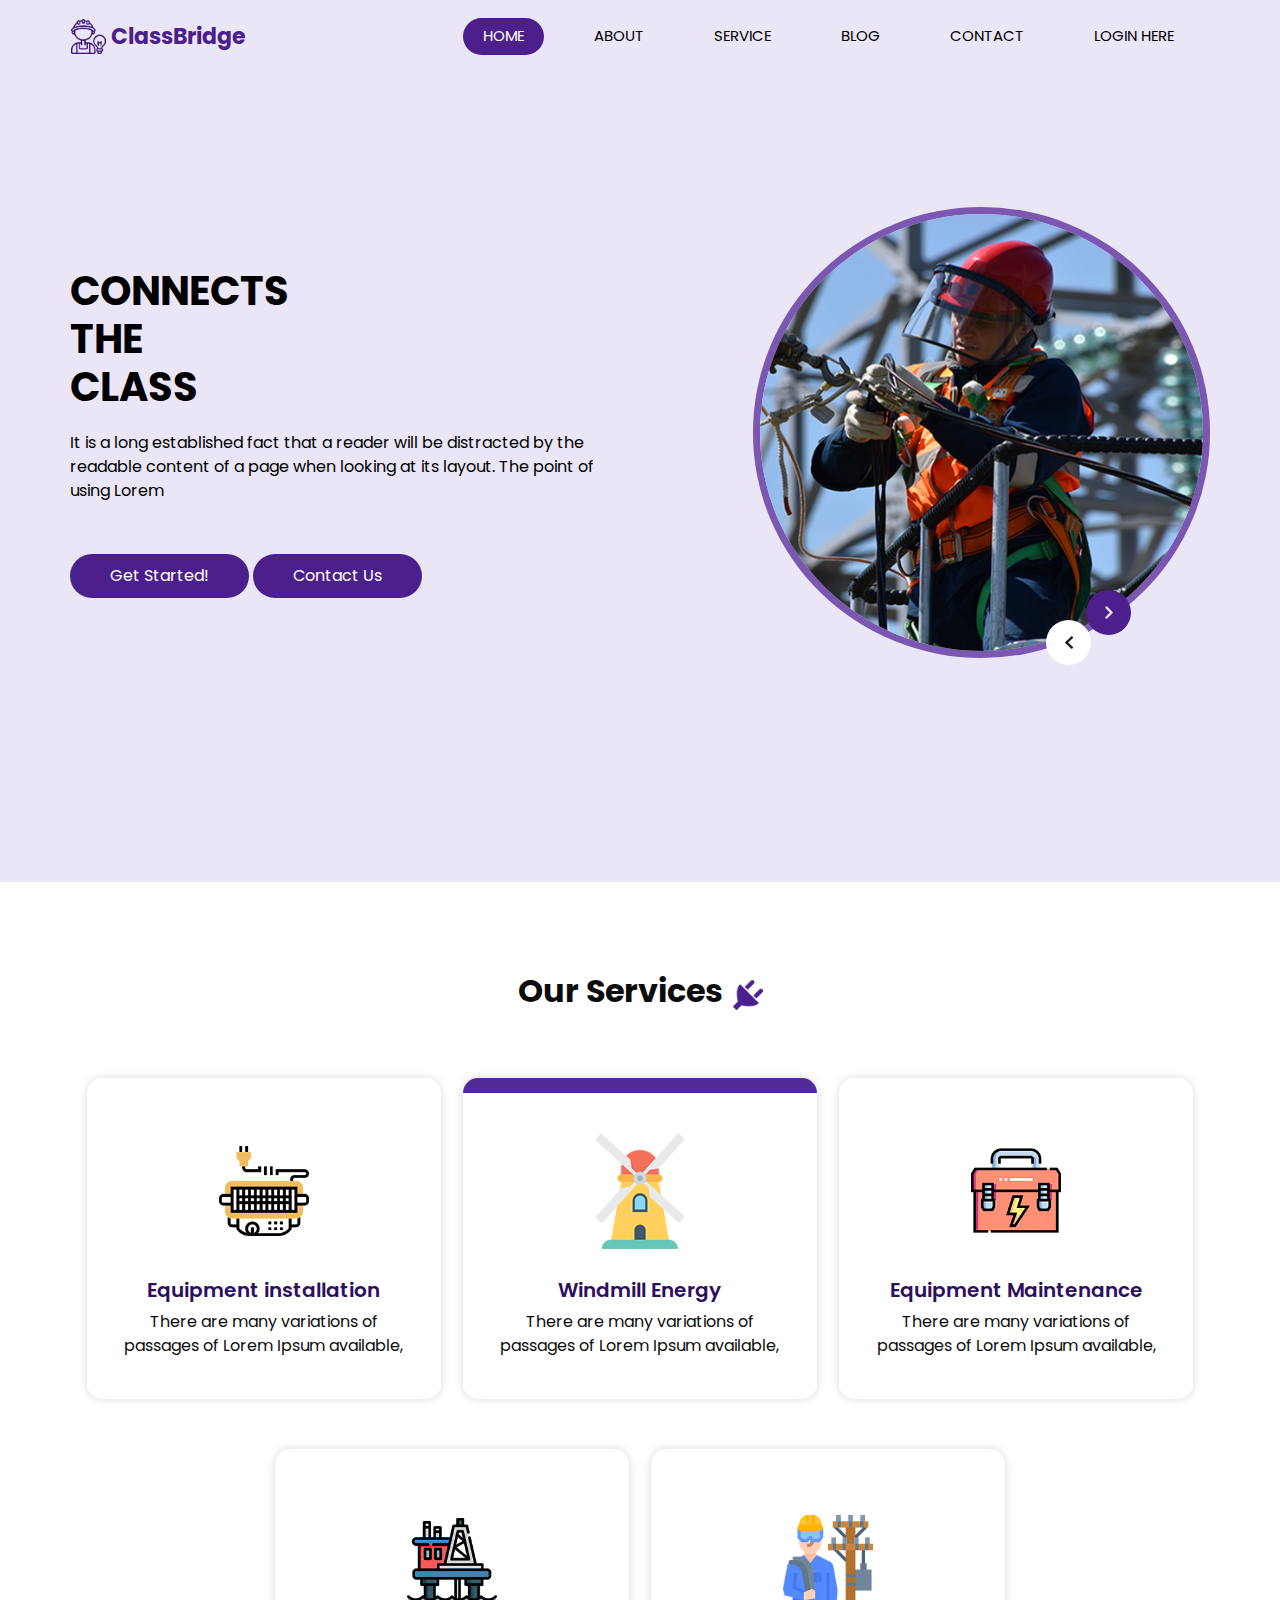
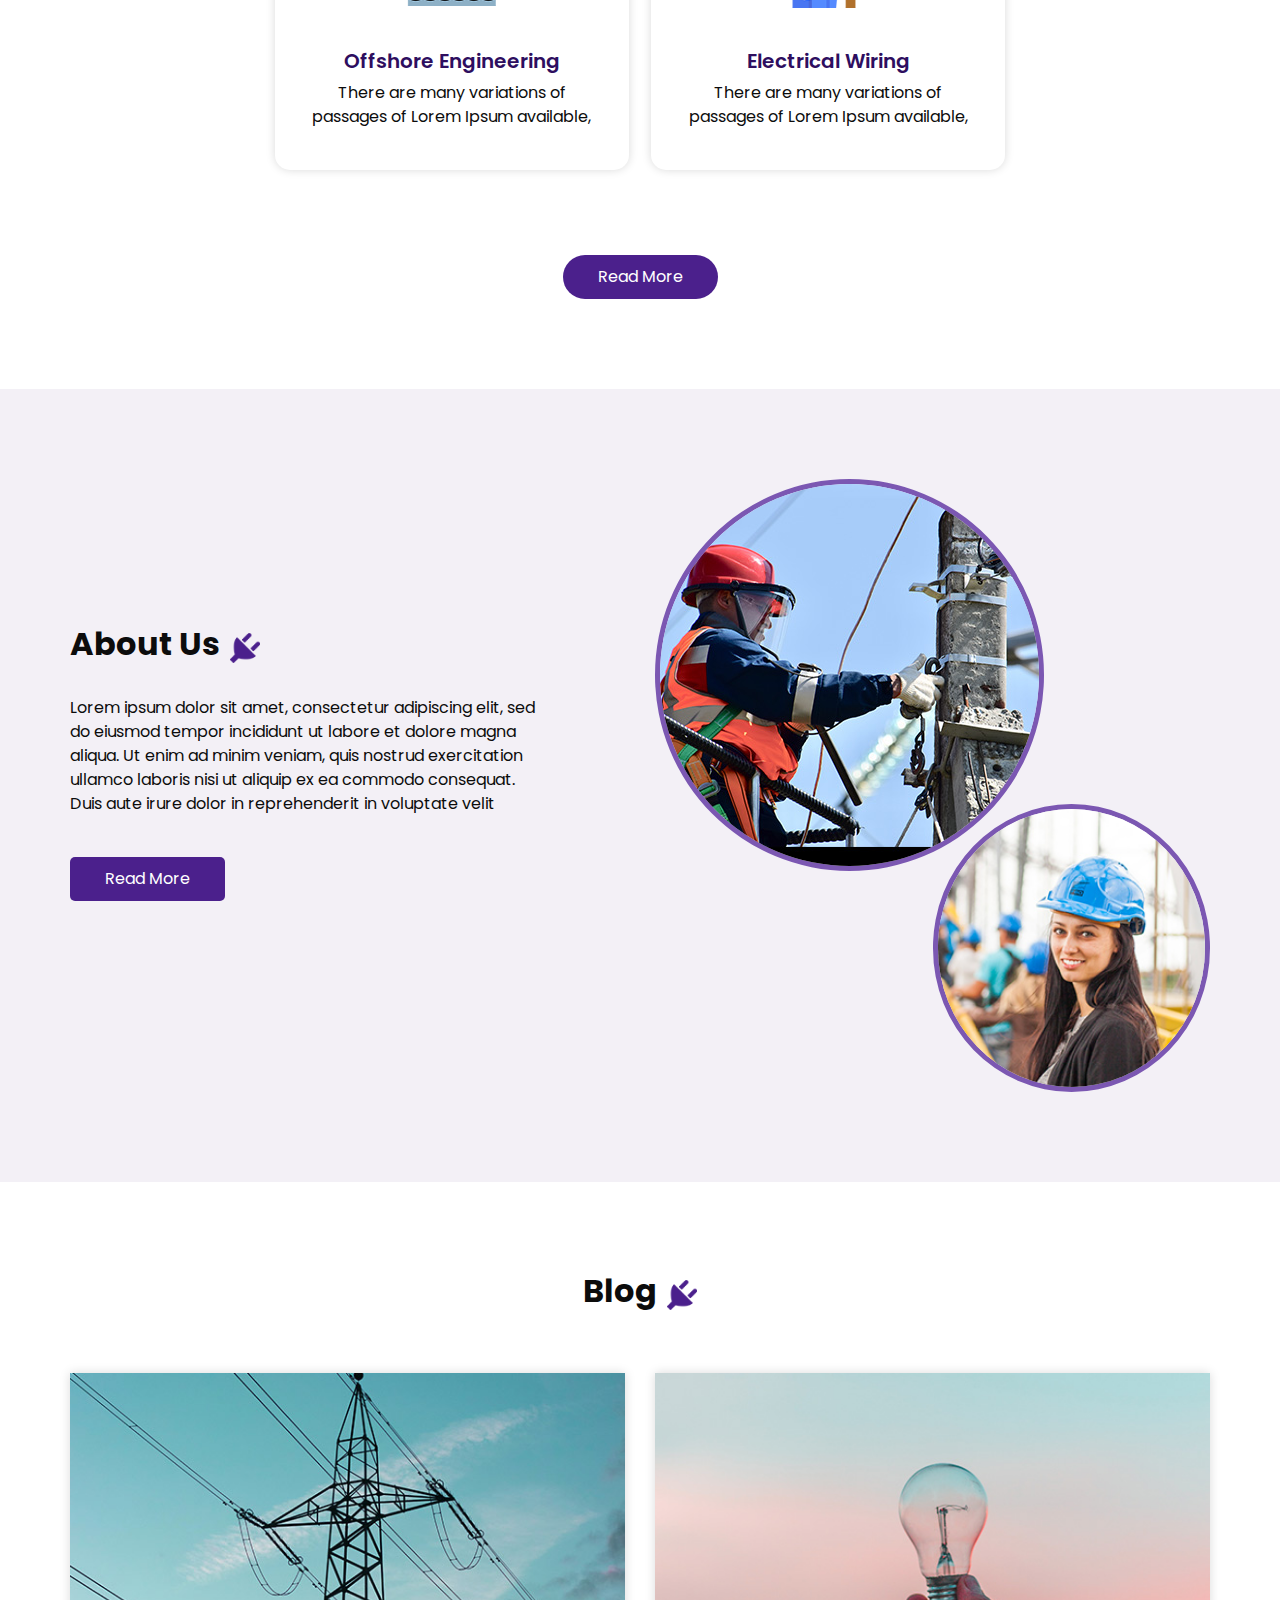
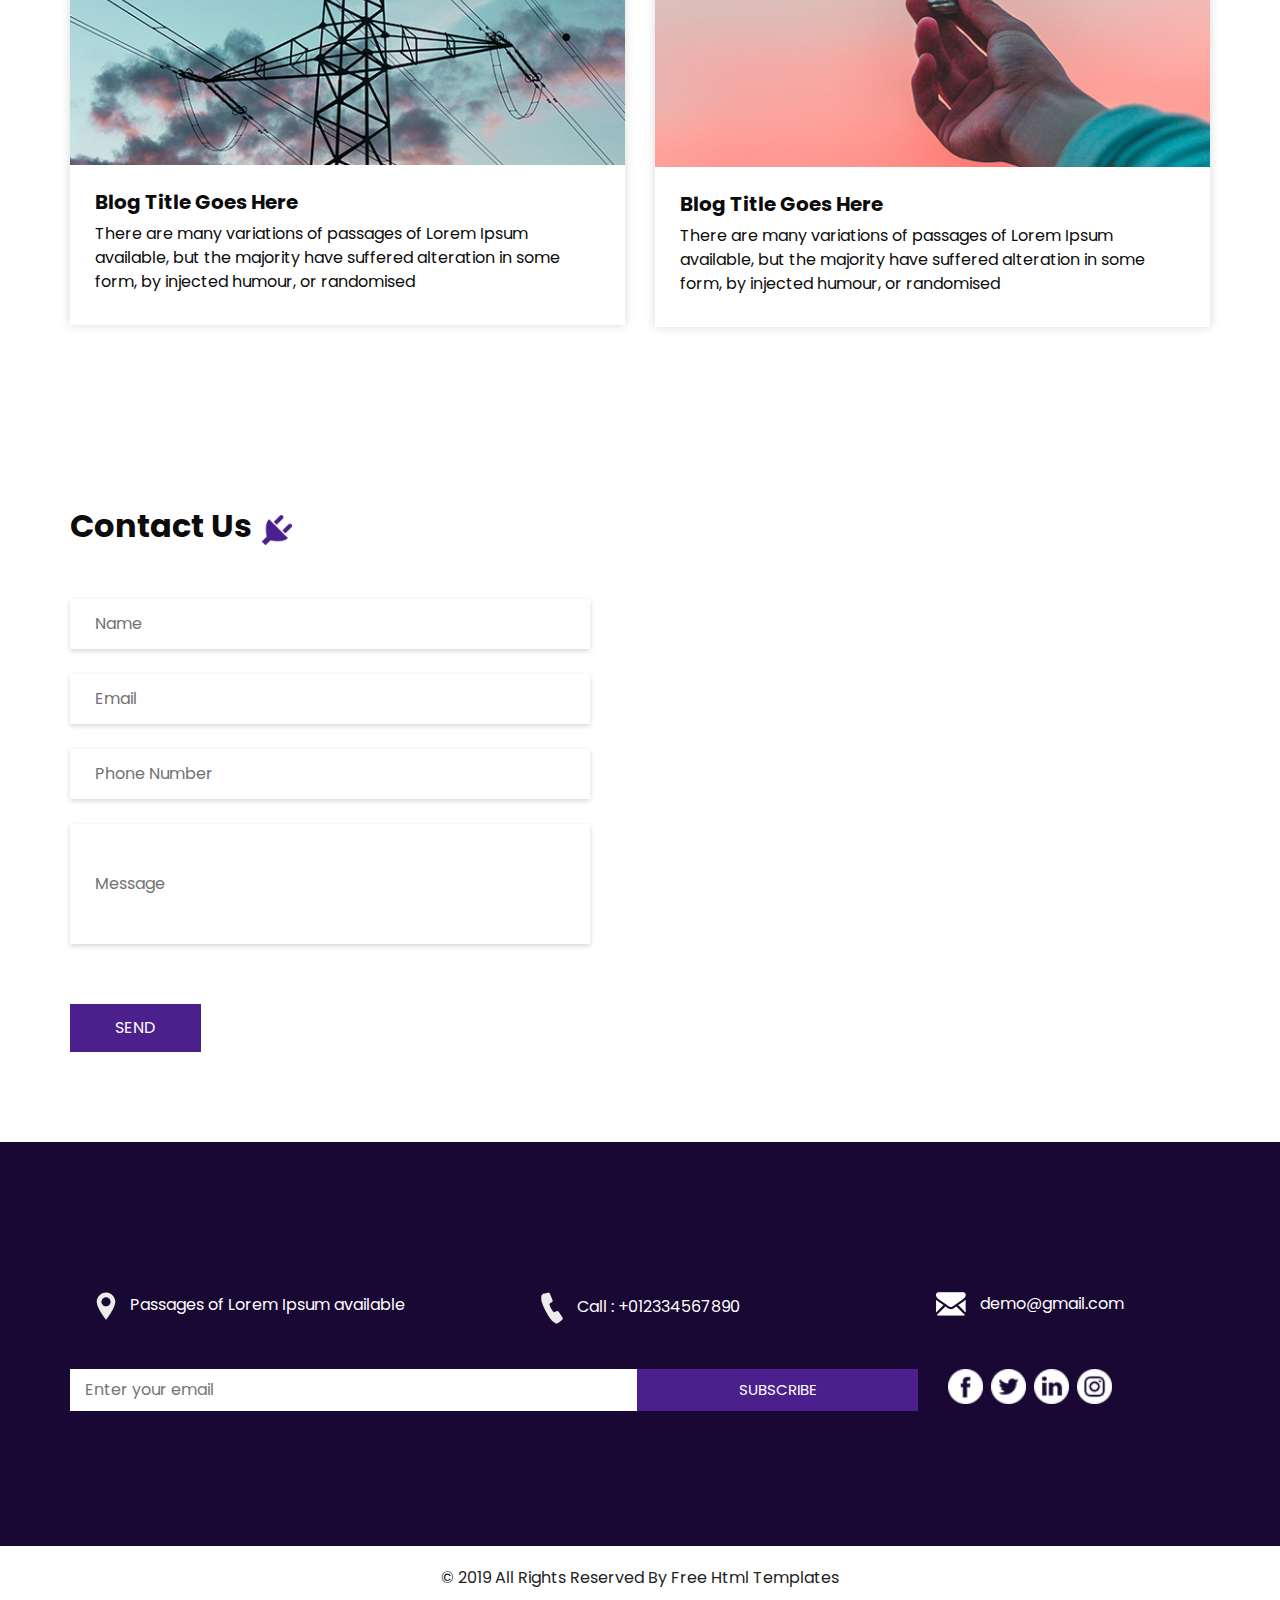
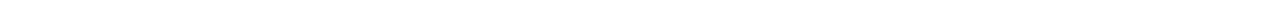
==== classbridge/index.html @ 143270c7 "project upload" ====
<!DOCTYPE html>
<html>

<head>
  <!-- Basic -->
  <meta charset="utf-8" />
  <meta http-equiv="X-UA-Compatible" content="IE=edge" />
  <!-- Mobile Metas -->
  <meta name="viewport" content="width=device-width, initial-scale=1, shrink-to-fit=no" />
  <!-- Site Metas -->
  <meta name="keywords" content="" />
  <meta name="description" content="" />
  <meta name="author" content="" />

  <title>ClassBridge</title>

  <!-- slider stylesheet -->
  <link rel="stylesheet" type="text/css" href="https://cdnjs.cloudflare.com/ajax/libs/OwlCarousel2/2.1.3/assets/owl.carousel.min.css" />

  <!-- bootstrap core css -->
  <link rel="stylesheet" type="text/css" href="css/bootstrap.css" />

  <!-- fonts style -->
  <link href="https://fonts.googleapis.com/css?family=Poppins:400,600,700&display=swap" rel="stylesheet">
  <!-- Custom styles for this template -->
  <link href="css/style.css" rel="stylesheet" />
  <!-- responsive style -->
  <link href="css/responsive.css" rel="stylesheet" />
</head>

<body>

  <div class="hero_area">
    <!-- header section strats -->
    <header class="header_section">
      <div class="container">
        <nav class="navbar navbar-expand-lg custom_nav-container ">
          <a class="navbar-brand" href="index.html">
            <img src="images/logo.png" alt="">
            <span>
              ClassBridge
            </span>
          </a>
          <button class="navbar-toggler" type="button" data-toggle="collapse" data-target="#navbarSupportedContent" aria-controls="navbarSupportedContent" aria-expanded="false" aria-label="Toggle navigation">
            <span class="s-1"> </span>
            <span class="s-2"> </span>
            <span class="s-3"> </span>
          </button>

          <div class="collapse navbar-collapse" id="navbarSupportedContent">
            <div class="d-flex ml-auto flex-column flex-lg-row align-items-center">
              <ul class="navbar-nav  ">
                <li class="nav-item active">
                  <a class="nav-link" href="index.html">Home <span class="sr-only">(current)</span></a>
                </li>
                <li class="nav-item">
                  <a class="nav-link" href="about.html"> About</a>
                </li>
                <li class="nav-item">
                  <a class="nav-link" href="service.html"> Service </a>
                </li>
                <li class="nav-item">
                  <a class="nav-link" href="blog.html"> Blog </a>
                </li>
                <li class="nav-item">
                  <a class="nav-link" href="contact.html">Contact </a>
                </li>
                <li class="nav-item">
                  <a class="nav-link" href="contact.html">Login Here </a>
                </li>
              </ul>
            </div>
          </div>
        </nav>
      </div>
    </header>
    <!-- end header section -->
    <!-- slider section -->
    <section class=" slider_section ">
      <div class="container">
        <div class="row">
          <div class="col-md-6 ">
            <div class="detail_box">
              <h1>
                Connects <br>
                The <br>
                Class
              </h1>
              <p>
                It is a long established fact that a reader will be distracted by the readable content of a page when looking at its layout. The point of using Lorem
              </p>
              <a href="http://localhost:5000/form" class="">
                Get Started!
              </a>
              <a href="" class="">
                Contact Us
              </a>
            </div>
          </div>
          <div class="col-lg-5 col-md-6 offset-lg-1">
            <div class="img_content">
              <div class="img_container">
                <div id="carouselExampleControls" class="carousel slide" data-ride="carousel">
                  <div class="carousel-inner">
                    <div class="carousel-item active">
                      <div class="img-box">
                        <img src="images/slider-img.jpg" alt="">
                      </div>
                    </div>
                    <div class="carousel-item">
                      <div class="img-box">
                        <img src="images/slider-img.jpg" alt="">
                      </div>
                    </div>
                    <div class="carousel-item">
                      <div class="img-box">
                        <img src="images/slider-img.jpg" alt="">
                      </div>
                    </div>
                  </div>
                </div>
              </div>
              <a class="carousel-control-prev" href="#carouselExampleControls" role="button" data-slide="prev">
                <span class="sr-only">Previous</span>
              </a>
              <a class="carousel-control-next" href="#carouselExampleControls" role="button" data-slide="next">
                <span class="sr-only">Next</span>
              </a>
            </div>

          </div>
        </div>
      </div>
    </section>
    <!-- end slider section -->
  </div>


  <!-- service section -->
  <section class="service_section layout_padding">
    <div class="container">
      <div class="heading_container">
        <h2>
          Our Services
        </h2>
        <img src="images/plug.png" alt="">
      </div>

      <div class="service_container">
        <div class="box">
          <div class="img-box">
            <img src="images/s1.png" class="img1" alt="">
          </div>
          <div class="detail-box">
            <h5>
              Equipment installation
            </h5>
            <p>
              There are many variations of passages of Lorem Ipsum available,
            </p>
          </div>
        </div>
        <div class="box active">
          <div class="img-box">
            <img src="images/s2.png" class="img1" alt="">
          </div>
          <div class="detail-box">
            <h5>
              Windmill Energy
            </h5>
            <p>
              There are many variations of passages of Lorem Ipsum available,
            </p>
          </div>
        </div>
        <div class="box">
          <div class="img-box">
            <img src="images/s3.png" class="img1" alt="">
          </div>
          <div class="detail-box">
            <h5>
              Equipment Maintenance
            </h5>
            <p>
              There are many variations of passages of Lorem Ipsum available,
            </p>
          </div>
        </div>
        <div class="box ">
          <div class="img-box">
            <img src="images/s4.png" class="img1" alt="">
          </div>
          <div class="detail-box">
            <h5>
              Offshore Engineering
            </h5>
            <p>
              There are many variations of passages of Lorem Ipsum available,
            </p>
          </div>
        </div>
        <div class="box">
          <div class="img-box">
            <img src="images/s5.png" class="img1" alt="">
          </div>
          <div class="detail-box">
            <h5>
              Electrical Wiring
            </h5>
            <p>
              There are many variations of passages of Lorem Ipsum available,
            </p>
          </div>
        </div>
      </div>
      <div class="btn-box">
        <a href="">
          Read More
        </a>
      </div>
    </div>
  </section>
  <!-- end service section -->

  <!-- about section -->
  <section class="about_section layout_padding">
    <div class="container">
      <div class="row">
        <div class="col-md-6">
          <div class="detail-box">
            <div class="heading_container">
              <h2>
                About Us
              </h2>
              <img src="images/plug.png" alt="">
            </div>
            <p>
              Lorem ipsum dolor sit amet, consectetur adipiscing elit, sed do
              eiusmod tempor incididunt ut labore et dolore magna aliqua. Ut
              enim ad minim veniam, quis nostrud exercitation ullamco laboris
              nisi ut aliquip ex ea commodo consequat. Duis aute irure dolor
              in reprehenderit in voluptate velit
            </p>
            <a href="">
              Read More
            </a>
          </div>
        </div>
        <div class="col-md-6">
          <div class="img_container">
            <div class="img-box b1">
              <img src="images/about-img1.jpg" alt="" />
            </div>
            <div class="img-box b2">
              <img src="images/about-img2.jpg" alt="" />
            </div>
          </div>

        </div>

      </div>
    </div>
  </section>

  <!-- end about section -->




  <!-- blog section -->

  <section class="blog_section layout_padding">
    <div class="container">
      <div class="heading_container">
        <h2>
          Blog
        </h2>
        <img src="images/plug.png" alt="">
      </div>
      <div class="row">
        <div class="col-md-6">
          <div class="box">
            <div class="img-box">
              <img src="images/blog1.jpg" alt="">
            </div>
            <div class="detail-box">
              <h5>
                Blog Title Goes Here
              </h5>
              <p>
                There are many variations of passages of Lorem Ipsum available, but the majority have suffered alteration in some form, by injected humour, or randomised
              </p>
            </div>
          </div>
        </div>
        <div class="col-md-6">
          <div class="box">
            <div class="img-box">
              <img src="images/blog2.jpg" alt="">
            </div>
            <div class="detail-box">
              <h5>
                Blog Title Goes Here
              </h5>
              <p>
                There are many variations of passages of Lorem Ipsum available, but the majority have suffered alteration in some form, by injected humour, or randomised
              </p>
            </div>
          </div>
        </div>
      </div>
    </div>
  </section>

  <!-- end blog section -->



  <!-- contact section -->

  <section class="contact_section layout_padding">
    <div class="container ">
      <div class="heading_container">
        <h2>
          Contact Us
        </h2>
        <img src="images/plug.png" alt="">
      </div>
    </div>
    <div class="container">
      <div class="row">
        <div class="col-md-6">
          <form action="http://localhost:5000/form" method="POST">
            <div>
              <input type="text" placeholder="Name" name="name" />
            </div>
            <div>
              <input type="email" placeholder="Email" name="email" />
            </div>
            <div>
              <input type="text" placeholder="Phone Number" name="number" />
            </div>
            <div>
              <input type="text" class="message-box" placeholder="Message" name="message" />
            </div>
            <div class="d-flex ">
              <button>
                SEND
              </button>
            </div>
          </form>
        </div>
        <div class="col-md-6">
          <div class="map_container">
            <div class="map-responsive">
              <iframe src="https://www.google.com/maps/embed/v1/place?key=AIzaSyA0s1a7phLN0iaD6-UE7m4qP-z21pH0eSc&q=Eiffel+Tower+Paris+France" width="600" height="300" frameborder="0" style="border:0; width: 100%; height:100%" allowfullscreen></iframe>
            </div>
          </div>
        </div>
      </div>
    </div>
  </section>

  <!-- end contact section -->


  <!-- info section -->

  <section class="info_section layout_padding">
    <div class="container">
      <div class="info_contact">
        <div class="row">
          <div class="col-md-4">
            <a href="">
              <img src="images/location-white.png" alt="">
              <span>
                Passages of Lorem Ipsum available
              </span>
            </a>
          </div>
          <div class="col-md-4">
            <a href="">
              <img src="images/telephone-white.png" alt="">
              <span>
                Call : +012334567890
              </span>
            </a>
          </div>
          <div class="col-md-4">
            <a href="">
              <img src="images/envelope-white.png" alt="">
              <span>
                demo@gmail.com
              </span>
            </a>
          </div>
        </div>
      </div>
      <div class="row">
        <div class="col-md-8 col-lg-9">
          <div class="info_form">
            <form action="http://localhost:5000/form" method="POST">
              <input type="text" placeholder="Enter your email" name="email">
              <button>
                subscribe
              </button>
            </form>
          </div>
        </div>
        <div class="col-md-4 col-lg-3">
          <div class="info_social">
            <div>
              <a href="">
                <img src="images/fb.png" alt="">
              </a>
            </div>
            <div>
              <a href="">
                <img src="images/twitter.png" alt="">
              </a>
            </div>
            <div>
              <a href="">
                <img src="images/linkedin.png" alt="">
              </a>
            </div>
            <div>
              <a href="">
                <img src="images/instagram.png" alt="">
              </a>
            </div>
          </div>
        </div>
      </div>

    </div>
  </section>

  <!-- end info section -->

  <!-- footer section -->
  <footer class="container-fluid footer_section">
    <div class="container">
      <div class="row">
        <div class="col-lg-7 col-md-9 mx-auto">
          <p>
            &copy; 2019 All Rights Reserved By
            <a href="https://html.design/">Free Html Templates</a>
          </p>
        </div>
      </div>
    </div>
  </footer>
  <!-- footer section -->


  <script src="js/jquery-3.4.1.min.js"></script>
  <script src="js/bootstrap.js"></script>

</body>

</html>
---- classbridge/css/style.css ----
body {
  font-family: "Poppins", sans-serif;
  color: #0c0c0c;
  background-color: #ffffff;
}

.layout_padding {
  padding-top: 90px;
  padding-bottom: 90px;
}

.layout_padding2 {
  padding-top: 45px;
  padding-bottom: 45px;
}

.layout_padding2-top {
  padding-top: 45px;
}

.layout_padding2-bottom {
  padding-bottom: 45px;
}

.layout_padding-top {
  padding-top: 90px;
}

.layout_padding-bottom {
  padding-bottom: 90px;
}

.heading_container {
  display: -webkit-box;
  display: -ms-flexbox;
  display: flex;
  -webkit-box-pack: start;
      -ms-flex-pack: start;
          justify-content: flex-start;
  -webkit-box-align: center;
      -ms-flex-align: center;
          align-items: center;
  text-align: center;
}

.heading_container h2 {
  position: relative;
  font-weight: bold;
  margin-right: 10px;
}

.heading_container img {
  width: 30px;
}

/*header section*/
.hero_area {
  height: 98vh;
  position: relative;
  display: -webkit-box;
  display: -ms-flexbox;
  display: flex;
  -webkit-box-orient: vertical;
  -webkit-box-direction: normal;
      -ms-flex-direction: column;
          flex-direction: column;
  background-color: #eae6f5;
}

.sub_page .hero_area {
  height: auto;
}

.header_section .container {
  padding: 0;
}

.header_section .nav_container {
  margin: 0 auto;
}

.custom_nav-container .navbar-nav .nav-item .nav-link {
  padding: 7px 20px;
  margin: 10px 15px;
  color: #000000;
  text-align: center;
  border-radius: 35px;
  text-transform: uppercase;
  font-size: 15px;
}

.custom_nav-container .navbar-nav .nav-item.active .nav-link, .custom_nav-container .navbar-nav .nav-item:hover .nav-link {
  background-color: #4b208c;
  color: #ffffff;
}

a,
a:hover,
a:focus {
  text-decoration: none;
}

a:hover,
a:focus {
  color: initial;
}

.btn,
.btn:focus {
  outline: none !important;
  -webkit-box-shadow: none;
          box-shadow: none;
}

.custom_nav-container .nav_search-btn {
  background-image: url(../images/search-icon.png);
  background-size: 22px;
  background-repeat: no-repeat;
  background-position-y: 7px;
  width: 35px;
  height: 35px;
  padding: 0;
  border: none;
}

.navbar-brand {
  display: -webkit-box;
  display: -ms-flexbox;
  display: flex;
  -webkit-box-align: center;
      -ms-flex-align: center;
          align-items: center;
}

.navbar-brand img {
  margin-right: 5px;
  width: 35px;
}

.navbar-brand span {
  font-size: 22px;
  font-weight: 700;
  color: #4b208c;
}

.custom_nav-container {
  z-index: 99999;
}

.navbar-expand-lg .navbar-collapse {
  -webkit-box-align: end;
      -ms-flex-align: end;
          align-items: flex-end;
}

.custom_nav-container .navbar-toggler {
  outline: none;
}

.custom_nav-container .navbar-toggler {
  padding: 0;
  width: 37px;
  height: 42px;
}

.custom_nav-container .navbar-toggler span {
  display: block;
  width: 35px;
  height: 4px;
  background-color: #190734;
  margin: 7px 0;
  -webkit-transition: all .3s;
  transition: all .3s;
}

.custom_nav-container .navbar-toggler[aria-expanded="true"] .s-1 {
  -webkit-transform: rotate(45deg);
          transform: rotate(45deg);
  margin: 0;
  margin-bottom: -4px;
}

.custom_nav-container .navbar-toggler[aria-expanded="true"] .s-2 {
  display: none;
}

.custom_nav-container .navbar-toggler[aria-expanded="true"] .s-3 {
  -webkit-transform: rotate(-45deg);
          transform: rotate(-45deg);
  margin: 0;
  margin-top: -4px;
}

.custom_nav-container .navbar-toggler[aria-expanded="false"] .s-1,
.custom_nav-container .navbar-toggler[aria-expanded="false"] .s-2,
.custom_nav-container .navbar-toggler[aria-expanded="false"] .s-3 {
  -webkit-transform: none;
          transform: none;
}

/*end header section*/
/* slider section */
.slider_section {
  -webkit-box-flex: 1;
      -ms-flex: 1;
          flex: 1;
  display: -webkit-box;
  display: -ms-flexbox;
  display: flex;
  -webkit-box-align: center;
      -ms-flex-align: center;
          align-items: center;
  position: relative;
  z-index: 2;
  color: #3b3a3a;
  padding-bottom: 90px;
}

.slider_section .row {
  -webkit-box-align: center;
      -ms-flex-align: center;
          align-items: center;
}

.slider_section .detail_box {
  color: #000000;
}

.slider_section .detail_box h1 {
  text-transform: uppercase;
  font-weight: bold;
}

.slider_section .detail_box p {
  margin-top: 20px;
}

.slider_section .detail_box a {
  display: inline-block;
  padding: 10px 40px;
  background-color: #4b208c;
  color: #ffffff;
  border-radius: 35px;
  margin-top: 35px;
}

.slider_section .detail_box a:hover {
  background-color: #5625a1;
}

.slider_section .img_container {
  border: 7px solid #7b57b2;
  border-radius: 100%;
  overflow: hidden;
}

.slider_section .img_container div#carouselExampleContarols {
  width: 100%;
  position: unset;
}

.slider_section .img_container .img-box img {
  width: 100%;
}

.slider_section .carousel-control-prev,
.slider_section .carousel-control-next {
  top: initial;
  left: initial;
  bottom: 5%;
  right: 10%;
  width: 45px;
  height: 45px;
  border: none;
  border-radius: 100%;
  opacity: 1;
  background-repeat: no-repeat;
  background-size: 8px;
  background-position: center;
}

.slider_section .carousel-control-prev {
  background-image: url(../images/prev.png);
  background-color: #ffffff;
  -webkit-transform: translate(-85px, 30px);
          transform: translate(-85px, 30px);
}

.slider_section .carousel-control-next {
  background-image: url(../images/next.png);
  background-color: #4b208c;
  -webkit-transform: translate(-45px, 0);
          transform: translate(-45px, 0);
}

.service_section {
  text-align: center;
}

.service_section .heading_container {
  -webkit-box-pack: center;
      -ms-flex-pack: center;
          justify-content: center;
}

.service_section .service_container {
  display: -webkit-box;
  display: -ms-flexbox;
  display: flex;
  -webkit-box-pack: center;
      -ms-flex-pack: center;
          justify-content: center;
  padding: 35px 0;
  -ms-flex-wrap: wrap;
      flex-wrap: wrap;
}

.service_section .service_container .box {
  margin: 25px 1%;
  -ms-flex-preferred-size: 31%;
      flex-basis: 31%;
  padding: 35px 25px 25px;
  border-radius: 15px;
  -webkit-box-shadow: 0 0 10px 0 rgba(0, 0, 0, 0.15);
          box-shadow: 0 0 10px 0 rgba(0, 0, 0, 0.15);
  border-top: 15px solid transparent;
  overflow: hidden;
  -webkit-transition: all .1s;
  transition: all .1s;
}

.service_section .service_container .box .img-box {
  display: -webkit-box;
  display: -ms-flexbox;
  display: flex;
  -webkit-box-pack: center;
      -ms-flex-pack: center;
          justify-content: center;
  -webkit-box-align: center;
      -ms-flex-align: center;
          align-items: center;
  height: 125px;
}

.service_section .service_container .box .img-box img {
  width: 90px;
}

.service_section .service_container .box .detail-box {
  margin-top: 25px;
}

.service_section .service_container .box .detail-box h5 {
  color: #2e0e5f;
  font-weight: 600;
  position: relative;
}

.service_section .service_container .box:hover, .service_section .service_container .box.active {
  border-top: 15px solid #512a97;
}

.service_section .btn-box {
  display: -webkit-box;
  display: -ms-flexbox;
  display: flex;
  -webkit-box-pack: center;
      -ms-flex-pack: center;
          justify-content: center;
  margin-top: 25px;
}

.service_section .btn-box a {
  display: inline-block;
  padding: 10px 35px;
  background-color: #4b208c;
  color: #ffffff;
  border-radius: 35px;
}

.service_section .btn-box a:hover {
  background-color: #5625a1;
}

.about_section {
  background-color: #f3f0f6;
}

.about_section .row {
  -webkit-box-align: center;
      -ms-flex-align: center;
          align-items: center;
}

.about_section .img_container {
  display: -webkit-box;
  display: -ms-flexbox;
  display: flex;
  -webkit-box-orient: vertical;
  -webkit-box-direction: normal;
      -ms-flex-direction: column;
          flex-direction: column;
}

.about_section .img_container .img-box {
  border: 5px solid #7b57b2;
  border-radius: 100%;
  overflow: hidden;
}

.about_section .img_container .img-box.b1 {
  width: 70%;
}

.about_section .img_container .img-box.b2 {
  width: 50%;
  margin-left: auto;
  margin-top: -12%;
}

.about_section .img_container .img-box img {
  width: 100%;
}

.about_section .detail-box {
  margin-right: 15%;
}

.about_section .detail-box p {
  margin-top: 25px;
}

.about_section .detail-box a {
  display: inline-block;
  padding: 10px 35px;
  background-color: #4b208c;
  color: #ffffff;
  border-radius: 5px;
  margin: 25px 0 45px 0;
}

.about_section .detail-box a:hover {
  background-color: #5625a1;
}

.blog_section .heading_container {
  -webkit-box-pack: center;
      -ms-flex-pack: center;
          justify-content: center;
}

.blog_section .heading_container h2::before {
  background-color: #ffffff;
}

.blog_section .box {
  margin-top: 55px;
  background-color: #ffffff;
  -webkit-box-shadow: 0 0 10px 0 rgba(0, 0, 0, 0.15);
          box-shadow: 0 0 10px 0 rgba(0, 0, 0, 0.15);
}

.blog_section .box .img-box {
  position: relative;
}

.blog_section .box .img-box img {
  width: 100%;
}

.blog_section .box .detail-box {
  padding: 25px 25px 15px;
}

.blog_section .box .detail-box h5 {
  font-weight: bold;
}

.contact_section {
  position: relative;
}

.contact_section form {
  margin-top: 45px;
  padding-right: 35px;
}

.contact_section input {
  width: 100%;
  border: none;
  height: 50px;
  margin-bottom: 25px;
  padding-left: 25px;
  background-color: transparent;
  outline: none;
  color: #101010;
  -webkit-box-shadow: 0px 2px 5px 0px rgba(0, 0, 0, 0.16);
  box-shadow: 0px 2px 5px 0px rgba(0, 0, 0, 0.16);
}

.contact_section input::-webkit-input-placeholder {
  color: #737272;
}

.contact_section input:-ms-input-placeholder {
  color: #737272;
}

.contact_section input::-ms-input-placeholder {
  color: #737272;
}

.contact_section input::placeholder {
  color: #737272;
}

.contact_section input.message-box {
  height: 120px;
}

.contact_section button {
  border: none;
  display: inline-block;
  padding: 12px 45px;
  background-color: #4b208c;
  color: #ffffff;
  border-radius: 0px;
  margin-top: 35px;
}

.contact_section button:hover {
  background-color: #5625a1;
}

.contact_section .map_container {
  height: 100%;
  min-height: 325px;
}

.contact_section .map_container .map-responsive {
  height: 100%;
}

.footer_bg {
  background-image: url(../images/footer-bg.png);
  background-size: cover;
  background-position: top;
}

/* info section */
.info_section {
  background-color: #190734;
  color: #ffffff;
}

.info_section h6 {
  font-weight: bold;
}

.info_section .info_contact {
  margin-top: 60px;
  margin-bottom: 45px;
}

.info_section .info_contact .col-md-4 {
  display: -webkit-box;
  display: -ms-flexbox;
  display: flex;
  -webkit-box-pack: center;
      -ms-flex-pack: center;
          justify-content: center;
}

.info_section .info_contact a {
  color: #ffffff;
}

.info_section .info_contact img {
  max-width: 100%;
  margin-right: 10px;
}

.info_section .info_form {
  margin: 0 auto;
  margin-bottom: 45px;
}

.info_section .info_form h4 {
  text-transform: uppercase;
  text-align: center;
  margin-bottom: 20px;
}

.info_section .info_form form {
  display: -webkit-box;
  display: -ms-flexbox;
  display: flex;
  -webkit-box-align: center;
      -ms-flex-align: center;
          align-items: center;
}

.info_section .info_form form input {
  background-color: #ffffff;
  border: none;
  -webkit-box-flex: 2.5;
      -ms-flex: 2.5;
          flex: 2.5;
  outline: none;
  color: #000000;
  min-height: 42.4px;
  padding-left: 15px;
}

.info_section .info_form form input ::-webkit-input-placeholder {
  color: #ffffff;
  opacity: 0.2;
}

.info_section .info_form form input :-ms-input-placeholder {
  color: #ffffff;
  opacity: 0.2;
}

.info_section .info_form form input ::-ms-input-placeholder {
  color: #ffffff;
  opacity: 0.2;
}

.info_section .info_form form input ::placeholder {
  color: #ffffff;
  opacity: 0.2;
}

.info_section .info_form form button {
  -webkit-box-flex: 1;
      -ms-flex: 1;
          flex: 1;
  border: none;
  display: inline-block;
  padding: 10px 30px;
  background-color: #4b208c;
  color: #ffffff;
  border-radius: 0;
  font-size: 15px;
  text-transform: uppercase;
}

.info_section .info_form form button:hover {
  background-color: #5625a1;
}

.info_section .box {
  display: -webkit-box;
  display: -ms-flexbox;
  display: flex;
}

.info_section .info_social {
  display: -webkit-box;
  display: -ms-flexbox;
  display: flex;
}

.info_section .info_social img {
  width: 35px;
  margin-right: 8px;
}

/* end info section */
/* footer section*/
.footer_section {
  display: -webkit-box;
  display: -ms-flexbox;
  display: flex;
  -webkit-box-pack: center;
      -ms-flex-pack: center;
          justify-content: center;
  position: relative;
}

.footer_section p {
  color: #222222;
  margin: 0 auto;
  text-align: center;
  padding: 20px;
}

.footer_section p a {
  color: #222222;
}
/*# sourceMappingURL=style.css.map */
---- classbridge/css/responsive.css ----
@media (max-width: 1120px) {}

@media (max-width: 992px) {

  .hero_area {
    height: auto;
  }

  .header_section {
    padding-top: 10px;
  }

  #navbarSupportedContent {
    margin-top: 25px;
  }

  .slider_section {

    padding-top: 75px;
    padding-bottom: 150px;

  }

  .about_section .img-box {
    margin: 0 5%;
  }

  .about_section .detail-box {
    margin-right: 5%;
  }

  .service_section .service_container .box {
    -ms-flex-preferred-size: 48%;
    flex-basis: 48%;
  }

  .about_section .img_container .img-box.b2 {
    margin-top: -5%;
  }

}

@media (max-width: 768px) {


  .slider_section .detail_box {
    text-align: center;
  }

  .slider_section .img_content {
    margin-top: 55px;
  }

  .contact_section .map_container {
    margin-top: 45px;
  }

  .info_section .info_contact a {
    margin-bottom: 15px;
  }

  .info_section .info_social {
    justify-content: center;
  }

  .service_section .service_container .box {
    flex-basis: 98%;
  }

  .contact_section form {
    padding-right: 0;
  }

  .info_section .info_contact a {
    text-align: center;
  }
}

@media (max-width: 576px) {
  .about_section .img_container .img-box.b1 {
    width: 80%;
  }

  .about_section .img_container .img-box.b2 {
    width: 55%;
  }

  .info_section .info_form form {
    flex-direction: column;
  }

  .info_section .info_form form input {
    width: 100%;
  }

  .info_section .info_form form button {
    margin-top: 15px;
    padding: 10px 40px;
  }
}

@media (max-width: 480px) {}

@media (max-width: 420px) {

  .slider_section .carousel-control-prev,
  .slider_section .carousel-control-next {
    right: 0;
  }
}

@media (max-width: 360px) {}

@media (min-width: 1200px) {
  .container {
    max-width: 1170px;
  }
}
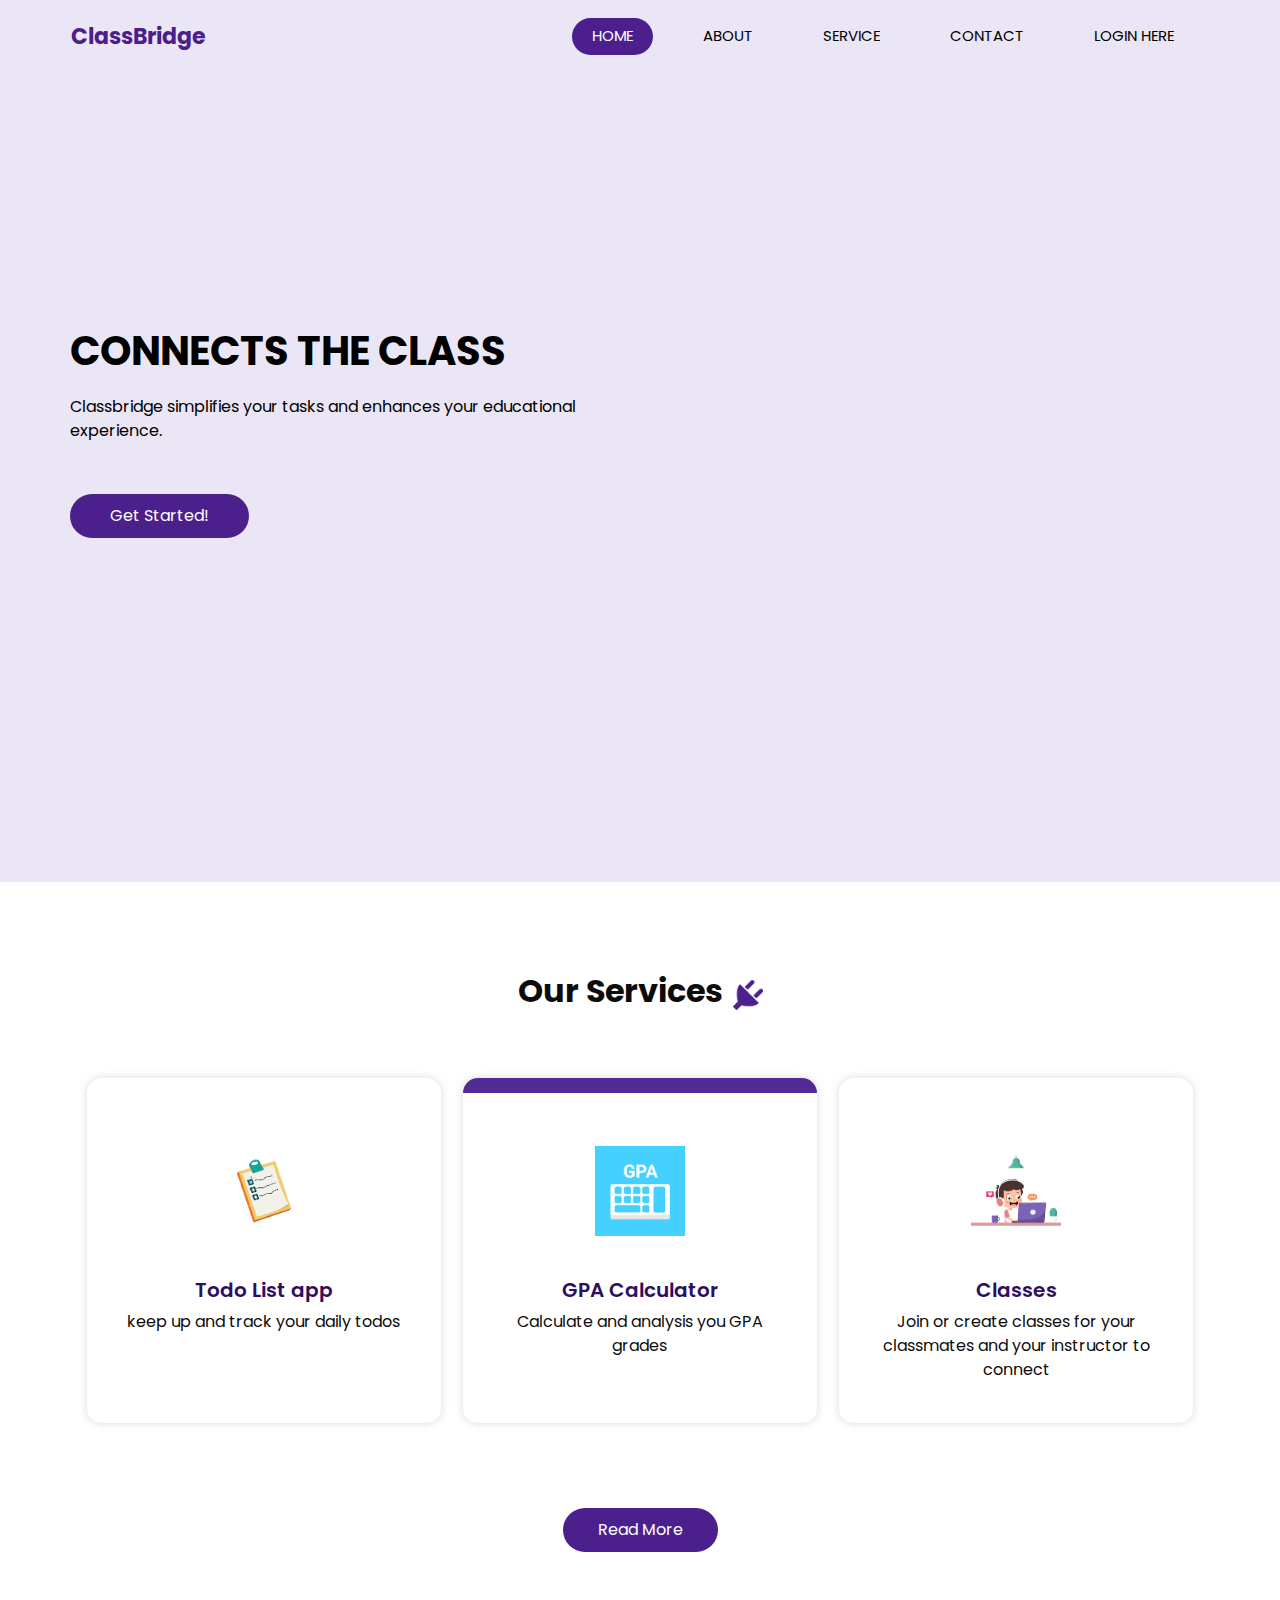
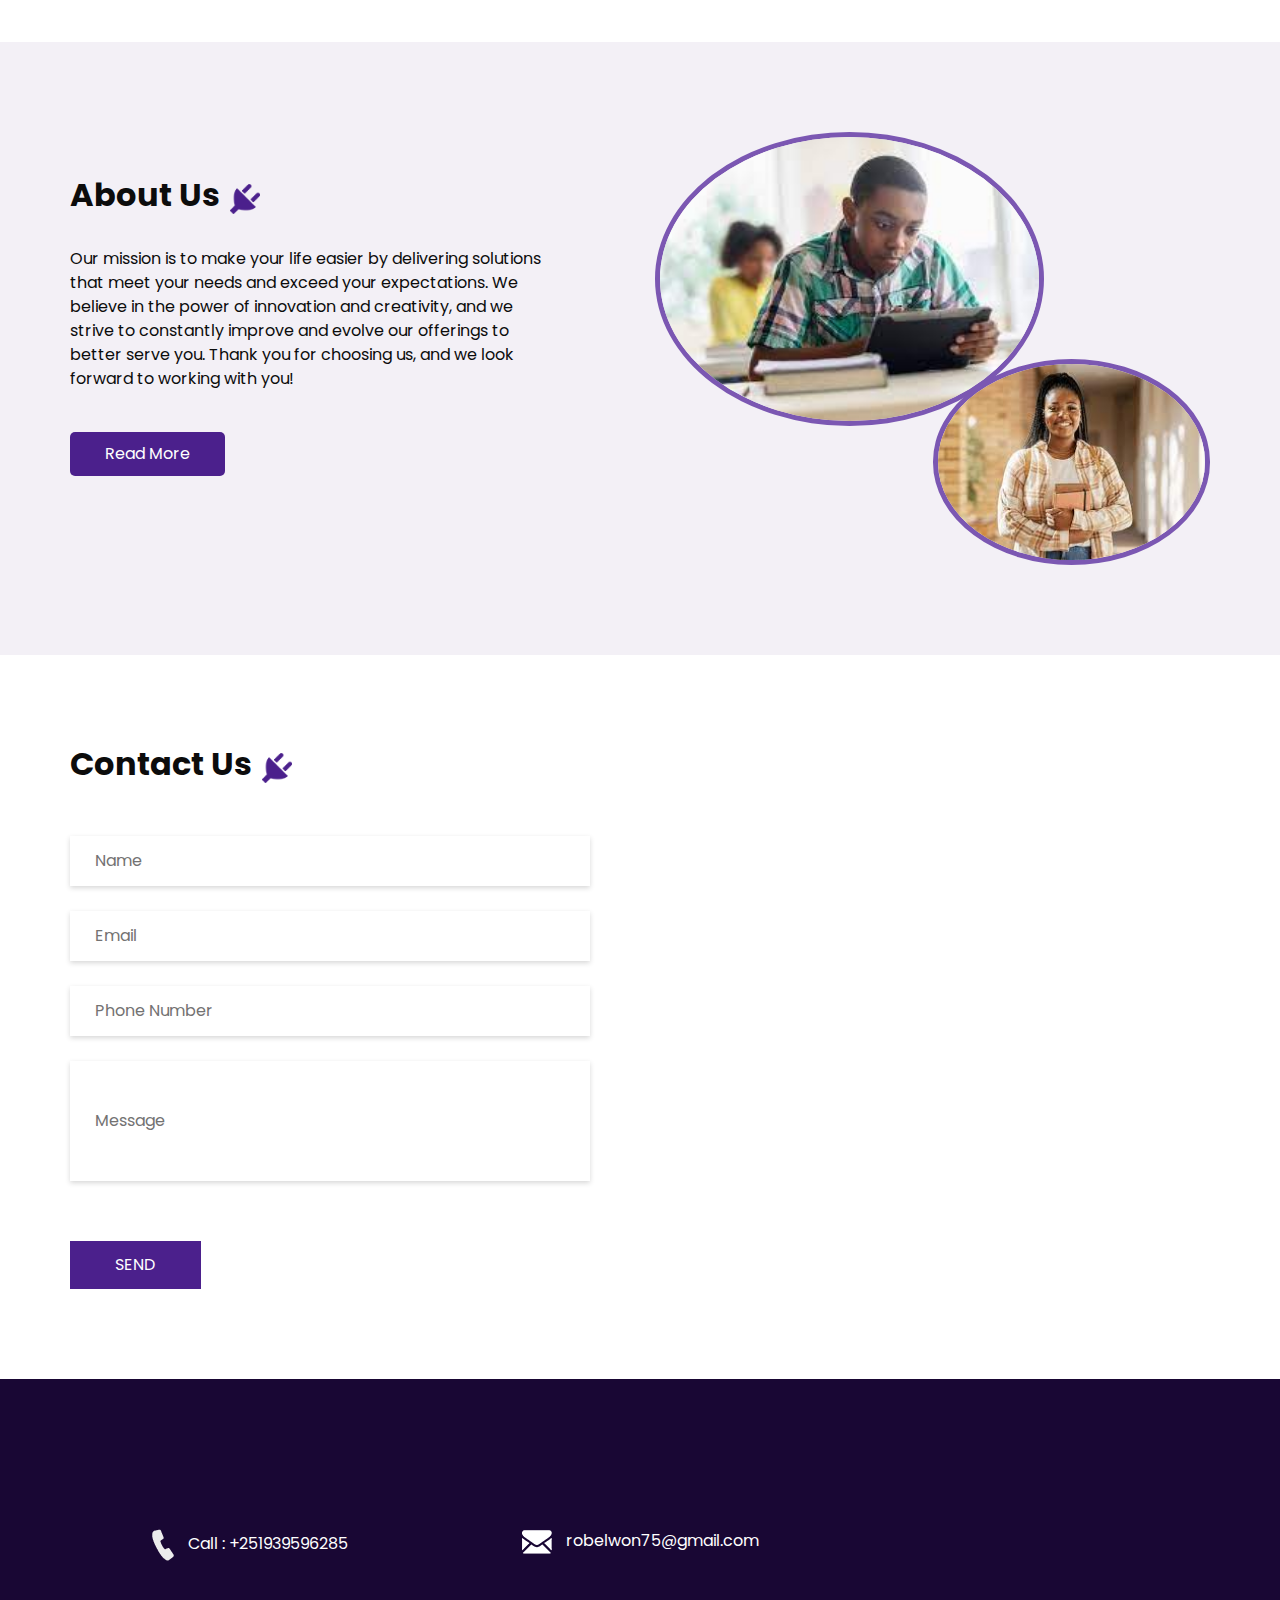
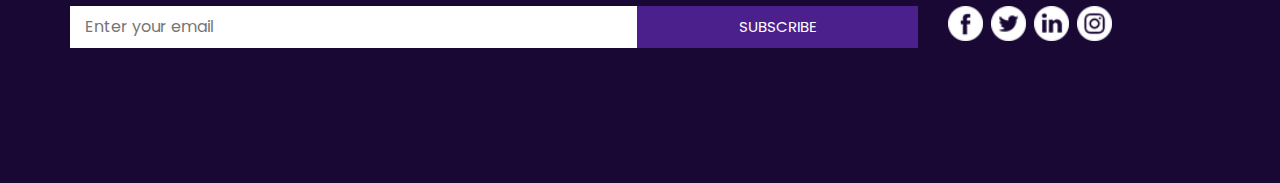
==== commit ad029c5a: "Landing page fixed" ====
--- a/classbridge/index.html
+++ b/classbridge/index.html
@@ -36,7 +36,7 @@
       <div class="container">
         <nav class="navbar navbar-expand-lg custom_nav-container ">
           <a class="navbar-brand" href="index.html">
-            <img src="images/logo.png" alt="">
+            
             <span>
               ClassBridge
             </span>
@@ -60,9 +60,6 @@
                   <a class="nav-link" href="service.html"> Service </a>
                 </li>
                 <li class="nav-item">
-                  <a class="nav-link" href="blog.html"> Blog </a>
-                </li>
-                <li class="nav-item">
                   <a class="nav-link" href="contact.html">Contact </a>
                 </li>
                 <li class="nav-item">
@@ -82,53 +79,17 @@
           <div class="col-md-6 ">
             <div class="detail_box">
               <h1>
-                Connects <br>
-                The <br>
-                Class
+                Connects The Class
               </h1>
               <p>
-                It is a long established fact that a reader will be distracted by the readable content of a page when looking at its layout. The point of using Lorem
+                Classbridge simplifies your tasks and enhances your educational experience. 
               </p>
               <a href="http://localhost:5000/form" class="">
                 Get Started!
               </a>
-              <a href="" class="">
-                Contact Us
-              </a>
-            </div>
-          </div>
-          <div class="col-lg-5 col-md-6 offset-lg-1">
-            <div class="img_content">
-              <div class="img_container">
-                <div id="carouselExampleControls" class="carousel slide" data-ride="carousel">
-                  <div class="carousel-inner">
-                    <div class="carousel-item active">
-                      <div class="img-box">
-                        <img src="images/slider-img.jpg" alt="">
-                      </div>
-                    </div>
-                    <div class="carousel-item">
-                      <div class="img-box">
-                        <img src="images/slider-img.jpg" alt="">
-                      </div>
-                    </div>
-                    <div class="carousel-item">
-                      <div class="img-box">
-                        <img src="images/slider-img.jpg" alt="">
-                      </div>
-                    </div>
-                  </div>
-                </div>
-              </div>
-              <a class="carousel-control-prev" href="#carouselExampleControls" role="button" data-slide="prev">
-                <span class="sr-only">Previous</span>
-              </a>
-              <a class="carousel-control-next" href="#carouselExampleControls" role="button" data-slide="next">
-                <span class="sr-only">Next</span>
-              </a>
-            </div>
-
-          </div>
+            </div>
+          </div>
+          
         </div>
       </div>
     </section>
@@ -153,10 +114,10 @@
           </div>
           <div class="detail-box">
             <h5>
-              Equipment installation
-            </h5>
+              Todo List app
+            </h5> 
             <p>
-              There are many variations of passages of Lorem Ipsum available,
+              keep up and track your daily todos
             </p>
           </div>
         </div>
@@ -166,10 +127,10 @@
           </div>
           <div class="detail-box">
             <h5>
-              Windmill Energy
+              GPA Calculator
             </h5>
             <p>
-              There are many variations of passages of Lorem Ipsum available,
+              Calculate and analysis you GPA grades
             </p>
           </div>
         </div>
@@ -179,39 +140,14 @@
           </div>
           <div class="detail-box">
             <h5>
-              Equipment Maintenance
+              Classes
             </h5>
             <p>
-              There are many variations of passages of Lorem Ipsum available,
+              Join or create classes for your classmates and your instructor to connect
             </p>
           </div>
         </div>
-        <div class="box ">
-          <div class="img-box">
-            <img src="images/s4.png" class="img1" alt="">
-          </div>
-          <div class="detail-box">
-            <h5>
-              Offshore Engineering
-            </h5>
-            <p>
-              There are many variations of passages of Lorem Ipsum available,
-            </p>
-          </div>
-        </div>
-        <div class="box">
-          <div class="img-box">
-            <img src="images/s5.png" class="img1" alt="">
-          </div>
-          <div class="detail-box">
-            <h5>
-              Electrical Wiring
-            </h5>
-            <p>
-              There are many variations of passages of Lorem Ipsum available,
-            </p>
-          </div>
-        </div>
+        
       </div>
       <div class="btn-box">
         <a href="">
@@ -235,11 +171,11 @@
               <img src="images/plug.png" alt="">
             </div>
             <p>
-              Lorem ipsum dolor sit amet, consectetur adipiscing elit, sed do
-              eiusmod tempor incididunt ut labore et dolore magna aliqua. Ut
-              enim ad minim veniam, quis nostrud exercitation ullamco laboris
-              nisi ut aliquip ex ea commodo consequat. Duis aute irure dolor
-              in reprehenderit in voluptate velit
+               Our mission is to make your life easier by delivering solutions 
+               that meet your needs and exceed your expectations. We believe in
+               the power of innovation and creativity, and we strive to
+               constantly improve and evolve our offerings to better serve you.
+               Thank you for choosing us, and we look forward to working with you!
             </p>
             <a href="">
               Read More
@@ -268,49 +204,6 @@
 
 
   <!-- blog section -->
-
-  <section class="blog_section layout_padding">
-    <div class="container">
-      <div class="heading_container">
-        <h2>
-          Blog
-        </h2>
-        <img src="images/plug.png" alt="">
-      </div>
-      <div class="row">
-        <div class="col-md-6">
-          <div class="box">
-            <div class="img-box">
-              <img src="images/blog1.jpg" alt="">
-            </div>
-            <div class="detail-box">
-              <h5>
-                Blog Title Goes Here
-              </h5>
-              <p>
-                There are many variations of passages of Lorem Ipsum available, but the majority have suffered alteration in some form, by injected humour, or randomised
-              </p>
-            </div>
-          </div>
-        </div>
-        <div class="col-md-6">
-          <div class="box">
-            <div class="img-box">
-              <img src="images/blog2.jpg" alt="">
-            </div>
-            <div class="detail-box">
-              <h5>
-                Blog Title Goes Here
-              </h5>
-              <p>
-                There are many variations of passages of Lorem Ipsum available, but the majority have suffered alteration in some form, by injected humour, or randomised
-              </p>
-            </div>
-          </div>
-        </div>
-      </div>
-    </div>
-  </section>
 
   <!-- end blog section -->
 
@@ -350,13 +243,7 @@
             </div>
           </form>
         </div>
-        <div class="col-md-6">
-          <div class="map_container">
-            <div class="map-responsive">
-              <iframe src="https://www.google.com/maps/embed/v1/place?key=AIzaSyA0s1a7phLN0iaD6-UE7m4qP-z21pH0eSc&q=Eiffel+Tower+Paris+France" width="600" height="300" frameborder="0" style="border:0; width: 100%; height:100%" allowfullscreen></iframe>
-            </div>
-          </div>
-        </div>
+        
       </div>
     </div>
   </section>
@@ -370,19 +257,12 @@
     <div class="container">
       <div class="info_contact">
         <div class="row">
-          <div class="col-md-4">
-            <a href="">
-              <img src="images/location-white.png" alt="">
-              <span>
-                Passages of Lorem Ipsum available
-              </span>
-            </a>
-          </div>
+          
           <div class="col-md-4">
             <a href="">
               <img src="images/telephone-white.png" alt="">
               <span>
-                Call : +012334567890
+                Call : +251939596285
               </span>
             </a>
           </div>
@@ -390,7 +270,7 @@
             <a href="">
               <img src="images/envelope-white.png" alt="">
               <span>
-                demo@gmail.com
+                robelwon75@gmail.com
               </span>
             </a>
           </div>
@@ -399,8 +279,8 @@
       <div class="row">
         <div class="col-md-8 col-lg-9">
           <div class="info_form">
-            <form action="http://localhost:5000/form" method="POST">
-              <input type="text" placeholder="Enter your email" name="email">
+            <form action="">
+              <input type="text" placeholder="Enter your email">
               <button>
                 subscribe
               </button>
@@ -439,18 +319,7 @@
   <!-- end info section -->
 
   <!-- footer section -->
-  <footer class="container-fluid footer_section">
-    <div class="container">
-      <div class="row">
-        <div class="col-lg-7 col-md-9 mx-auto">
-          <p>
-            &copy; 2019 All Rights Reserved By
-            <a href="https://html.design/">Free Html Templates</a>
-          </p>
-        </div>
-      </div>
-    </div>
-  </footer>
+ 
   <!-- footer section -->
 
 
